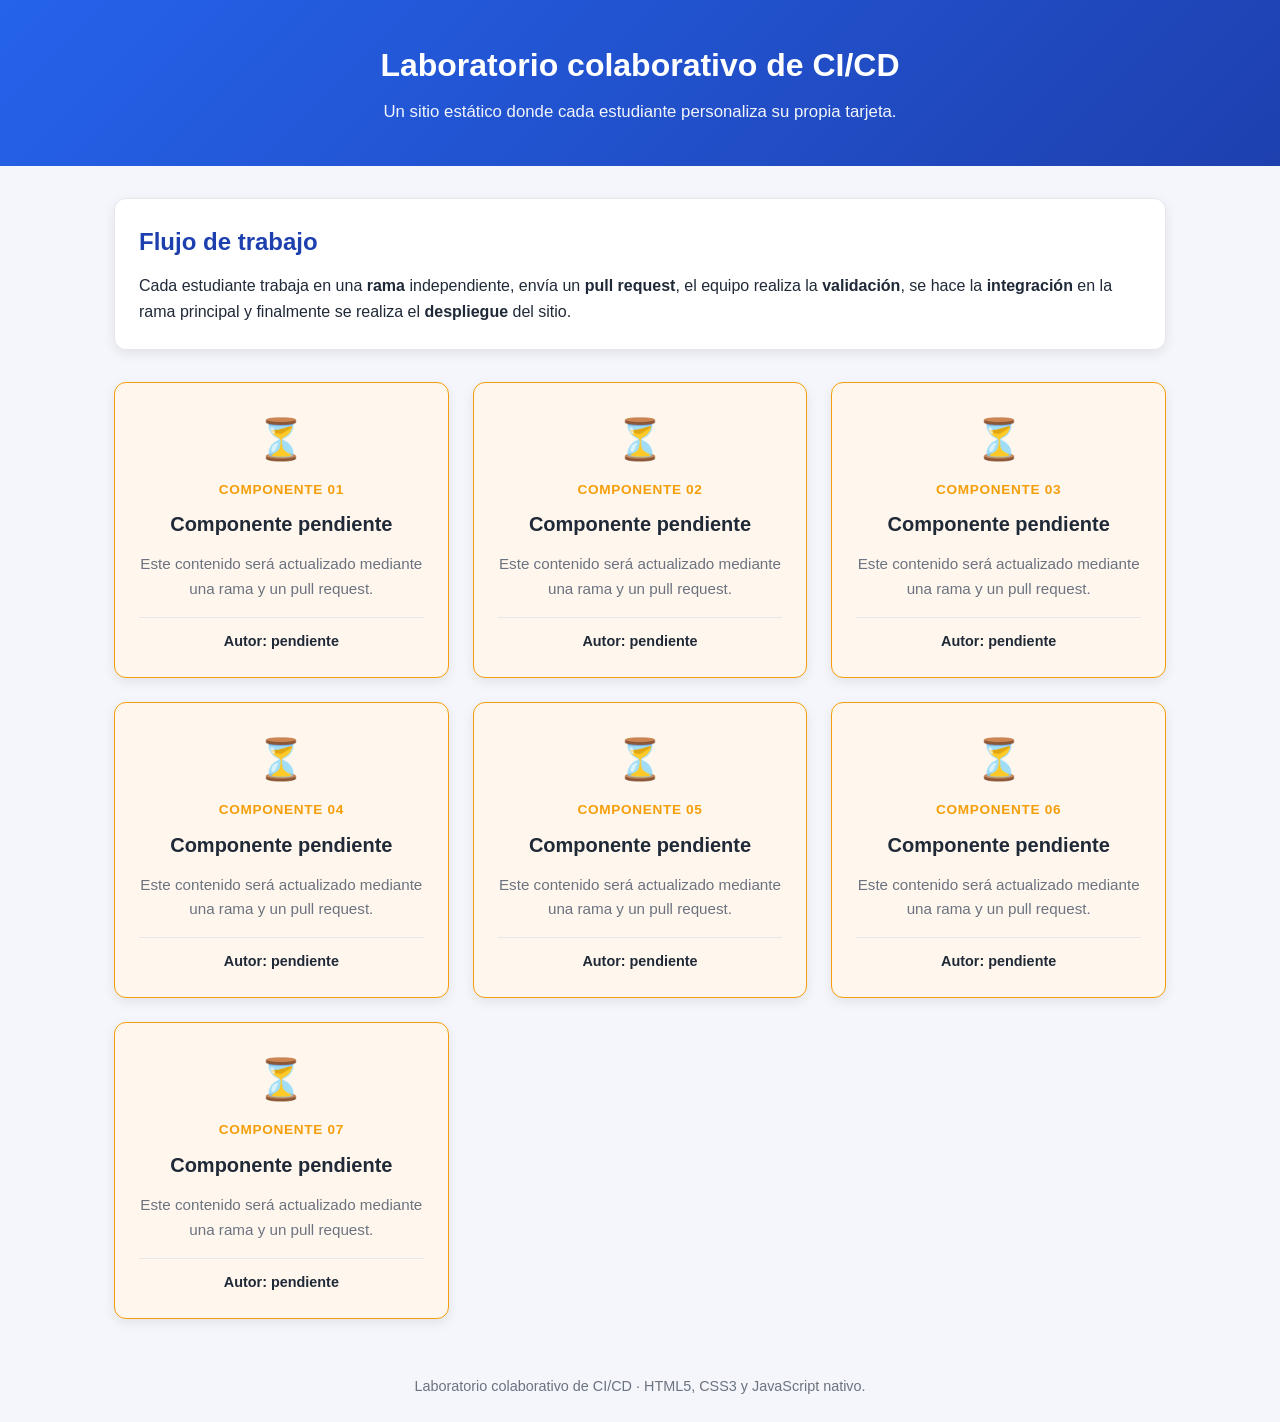
==== index.html @ d91c175f "chore: crea sitio inicial y pipeline" ====
<!DOCTYPE html>
<html lang="es">
<head>
  <meta charset="UTF-8">
  <meta name="viewport" content="width=device-width, initial-scale=1.0">
  <title>Laboratorio colaborativo de CI/CD</title>
  <link rel="stylesheet" href="css/styles.css">
</head>
<body>
  <header class="site-header">
    <h1>Laboratorio colaborativo de CI/CD</h1>
    <p class="site-subtitle">
      Un sitio estático donde cada estudiante personaliza su propia tarjeta.
    </p>
  </header>

  <main>
    <section class="flow-explanation">
      <h2>Flujo de trabajo</h2>
      <p>
        Cada estudiante trabaja en una <strong>rama</strong> independiente,
        envía un <strong>pull request</strong>, el equipo realiza la
        <strong>validación</strong>, se hace la <strong>integración</strong>
        en la rama principal y finalmente se realiza el
        <strong>despliegue</strong> del sitio.
      </p>
    </section>

    <section id="student-grid" class="student-grid">
      <!-- Las tarjetas se cargan dinámicamente con js/app.js -->
    </section>
  </main>

  <footer class="site-footer">
    <p>Laboratorio colaborativo de CI/CD &middot; HTML5, CSS3 y JavaScript nativo.</p>
  </footer>

  <script src="js/app.js"></script>
</body>
</html>
---- css/styles.css ----
/* ============================================================
   Laboratorio colaborativo de CI/CD
   Estilos profesionales, modernos y responsivos
   ============================================================ */

:root {
  --color-fondo: #f4f6fb;
  --color-superficie: #ffffff;
  --color-primario: #2563eb;
  --color-primario-oscuro: #1e40af;
  --color-texto: #1f2937;
  --color-texto-suave: #6b7280;
  --color-borde: #e5e7eb;
  --color-pendiente: #f59e0b;
  --color-pendiente-fondo: #fff7ed;
  --sombra: 0 4px 12px rgba(0, 0, 0, 0.08);
  --radio: 12px;
}

* {
  box-sizing: border-box;
  margin: 0;
  padding: 0;
}

body {
  font-family: "Segoe UI", Roboto, Helvetica, Arial, sans-serif;
  background-color: var(--color-fondo);
  color: var(--color-texto);
  line-height: 1.6;
  padding: 0;
}

/* ------------------ Encabezado ------------------ */
.site-header {
  background: linear-gradient(135deg, var(--color-primario), var(--color-primario-oscuro));
  color: #ffffff;
  text-align: center;
  padding: 2.5rem 1.5rem;
}

.site-header h1 {
  font-size: 2rem;
  margin-bottom: 0.5rem;
}

.site-subtitle {
  font-size: 1.05rem;
  opacity: 0.95;
}

/* ------------------ Contenido principal ------------------ */
main {
  max-width: 1100px;
  margin: 0 auto;
  padding: 2rem 1.5rem;
}

.flow-explanation {
  background-color: var(--color-superficie);
  border: 1px solid var(--color-borde);
  border-radius: var(--radio);
  padding: 1.5rem;
  margin-bottom: 2rem;
  box-shadow: var(--sombra);
}

.flow-explanation h2 {
  margin-bottom: 0.75rem;
  color: var(--color-primario-oscuro);
}

/* ------------------ Cuadrícula de tarjetas ------------------ */
.student-grid {
  display: grid;
  grid-template-columns: repeat(auto-fill, minmax(260px, 1fr));
  gap: 1.5rem;
}

/* ------------------ Tarjeta de estudiante ------------------ */
.student-card {
  background-color: var(--color-superficie);
  border: 1px solid var(--color-borde);
  border-radius: var(--radio);
  padding: 1.5rem;
  box-shadow: var(--sombra);
  display: flex;
  flex-direction: column;
  text-align: center;
  transition: transform 0.2s ease, box-shadow 0.2s ease;
}

.student-card:hover {
  transform: translateY(-4px);
  box-shadow: 0 8px 20px rgba(0, 0, 0, 0.12);
}

.student-icon {
  font-size: 2.5rem;
  margin-bottom: 0.5rem;
}

.student-number {
  font-size: 0.85rem;
  font-weight: 700;
  letter-spacing: 0.05em;
  text-transform: uppercase;
  color: var(--color-primario);
  margin-bottom: 0.5rem;
}

.student-title {
  font-size: 1.25rem;
  margin-bottom: 0.75rem;
  color: var(--color-texto);
}

.student-description {
  font-size: 0.95rem;
  color: var(--color-texto-suave);
  margin-bottom: 1rem;
  flex-grow: 1;
}

.student-author {
  font-size: 0.9rem;
  font-weight: 600;
  color: var(--color-texto);
  border-top: 1px solid var(--color-borde);
  padding-top: 0.75rem;
}

/* ------------------ Estado pendiente ------------------ */
.pending {
  border-color: var(--color-pendiente);
  background-color: var(--color-pendiente-fondo);
}

.pending .student-number {
  color: var(--color-pendiente);
}

/* ------------------ Mensaje de error ------------------ */
.error-message {
  grid-column: 1 / -1;
  text-align: center;
  color: #b91c1c;
  background-color: #fee2e2;
  border: 1px solid #fca5a5;
  border-radius: var(--radio);
  padding: 1rem;
}

/* ------------------ Pie de página ------------------ */
.site-footer {
  text-align: center;
  padding: 1.5rem;
  color: var(--color-texto-suave);
  font-size: 0.9rem;
}

/* ------------------ Responsivo ------------------ */
@media (max-width: 600px) {
  .site-header h1 {
    font-size: 1.5rem;
  }

  .student-grid {
    grid-template-columns: 1fr;
  }
}
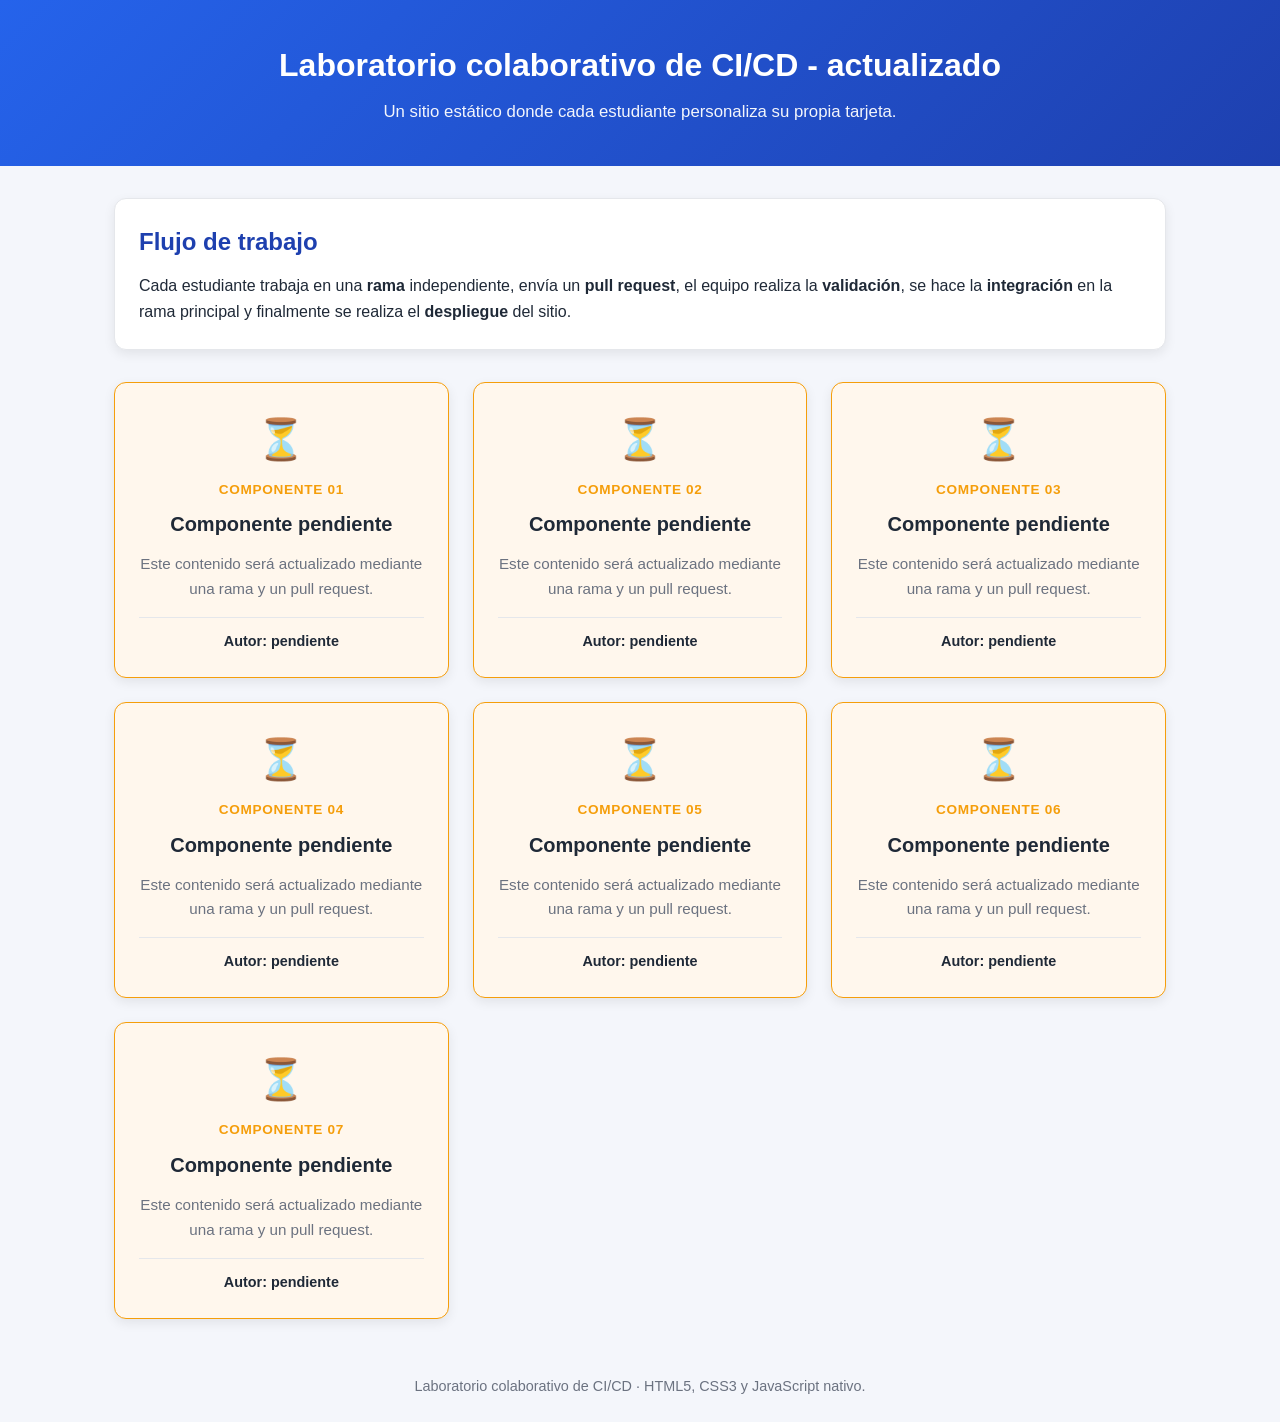
==== commit 0cfa1238: "cambio titulo" ====
--- a/index.html
+++ b/index.html
@@ -8,7 +8,7 @@
 </head>
 <body>
   <header class="site-header">
-    <h1>Laboratorio colaborativo de CI/CD</h1>
+    <h1>Laboratorio colaborativo de CI/CD - actualizado</h1>
     <p class="site-subtitle">
       Un sitio estático donde cada estudiante personaliza su propia tarjeta.
     </p>
